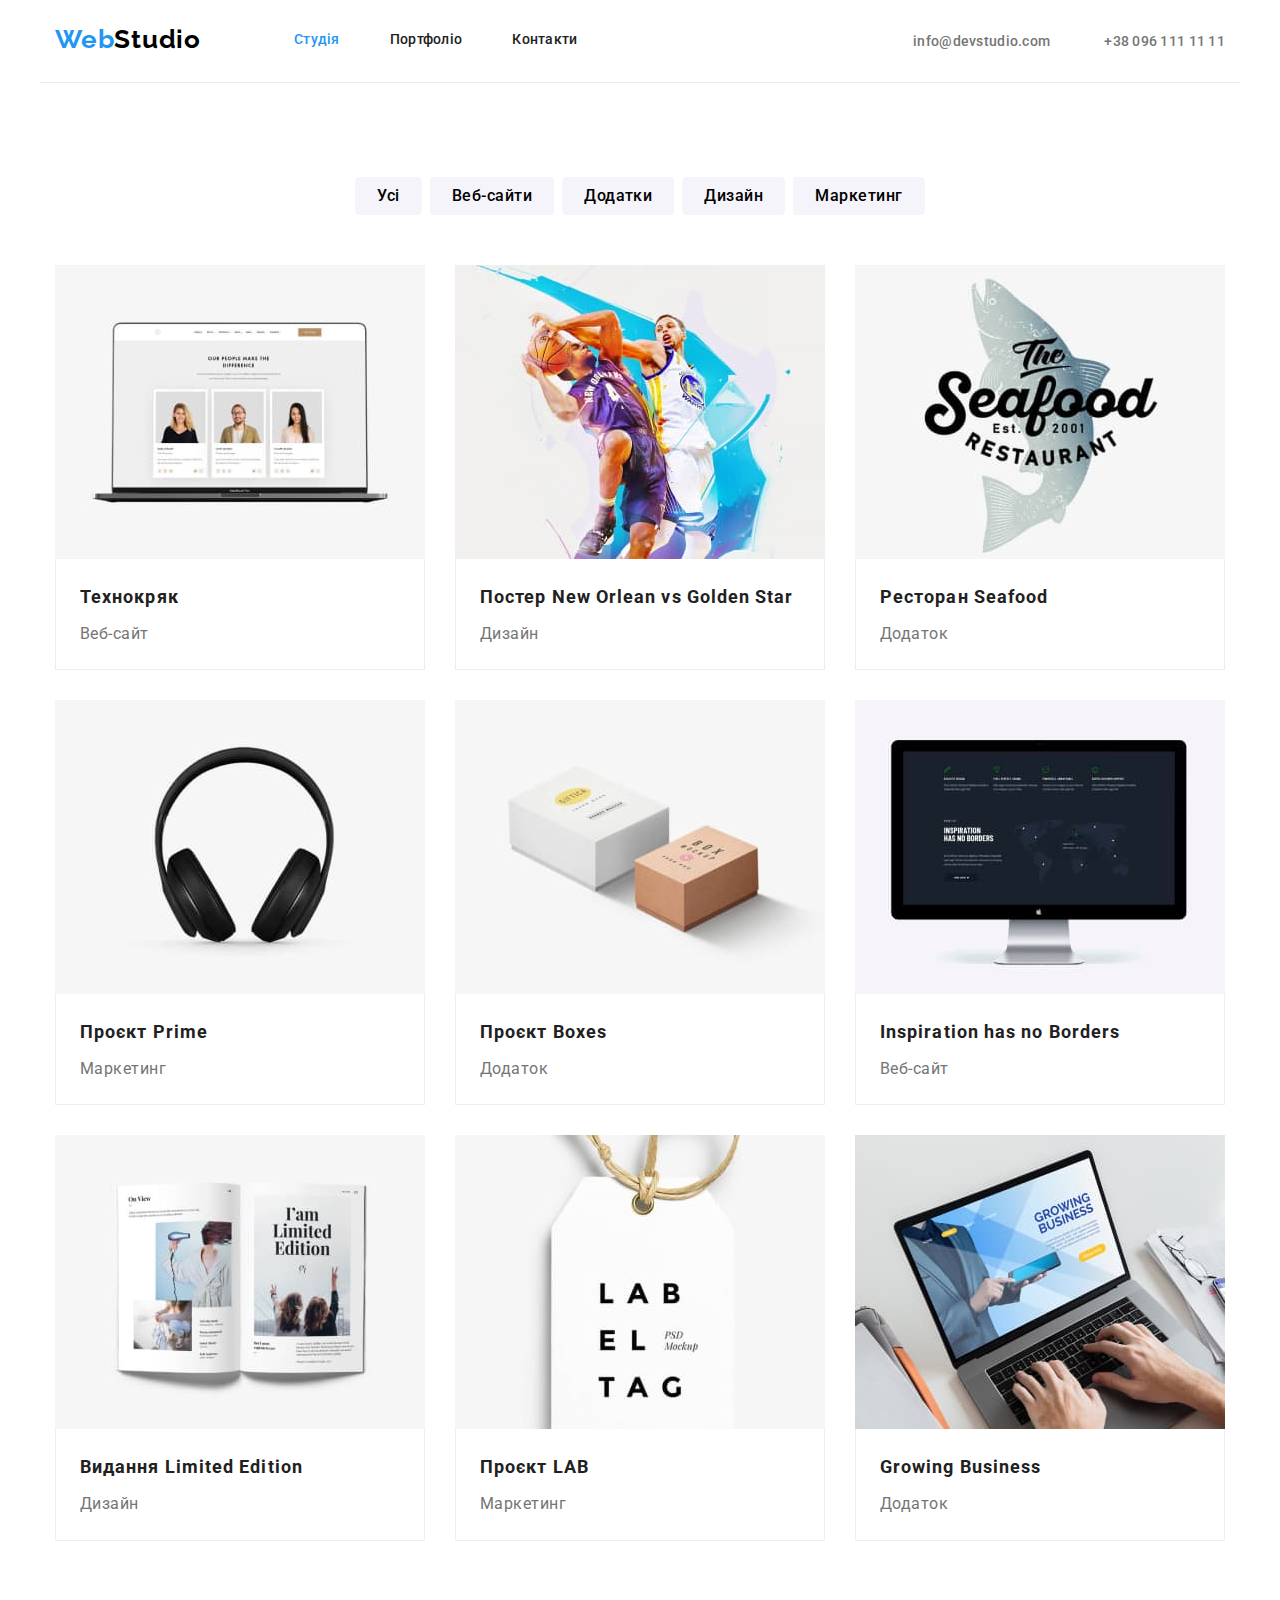
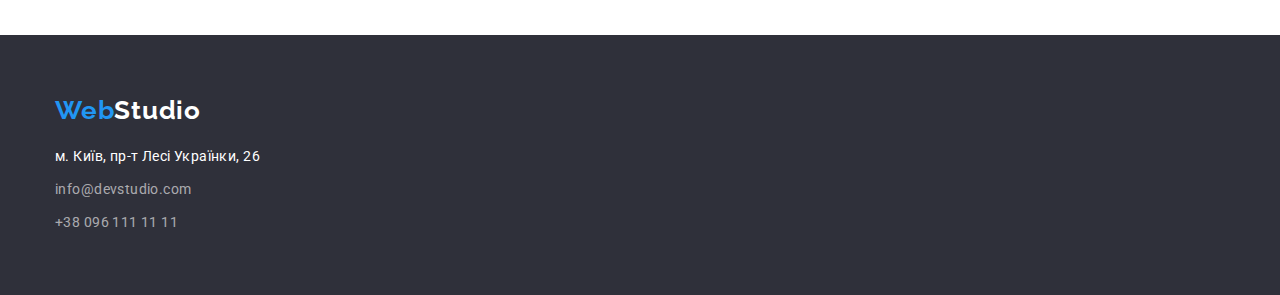
==== portfolio.html @ 1e69f740 "Копирование" ====
<!DOCTYPE html>
<html lang="uk">
<head>
    <meta charset="UTF-8">
    <meta http-equiv="X-UA-Compatible" content="IE=edge">
    <meta name="viewport" content="width=device-width, initial-scale=1.0">
    <title>WebStudio</title>
    <link rel="preconnect" href="https://fonts.googleapis.com">
    <link rel="preconnect" href="https://fonts.gstatic.com" crossorigin>
    <link href="https://fonts.googleapis.com/css2?family=Raleway:wght@700&family=Roboto:wght@400;500;700;900&display=swap"
        rel="stylesheet">
    <link rel="stylesheet" href="https://cdnjs.cloudflare.com/ajax/libs/modern-normalize/1.1.0/modern-normalize.css"
        integrity="sha512-Y0MM+V6ymRKN2zStTqzQ227DWhhp4Mzdo6gnlRnuaNCbc+YN/ZH0sBCLTM4M0oSy9c9VKiCvd4Jk44aCLrNS5Q=="
        crossorigin="anonymous" referrerpolicy="no-referrer" >
    <link rel="stylesheet" href="./css/styles.css">
</head>
<body>
    <header>
        <div class="container header-box">
            <a href="./" class="style-logo"><span class="style-logo-add">Web</span>Studio</a>
            <nav>
                <ul class="list-navigation">
                    <li class="list-navigation-item">
                        <a href="./" class="navigation-item"><span class="activ-pages">Студія</span></a>
                    </li>
                    <li class="list-navigation-item">
                        <a href="./portfolio.html" class="navigation-item">Портфоліо</a>
                    </li>
                    <li class="list-navigation-item">
                        <a href="#" class="navigation-item">Контакти</a>
                    </li>
                </ul>
            </nav>
            <div class="container-contacts">
                <a href="mailto:info@devstudio.com" class="contacts">info@devstudio.com</a>
                <a href="tel:+380961111111" class="contacts">+38 096 111 11 11</a>
            </div>
        </div>
    </header>
    <main>
        <section class="section">
            <div class="container">
                <ul class="projects-filter">
                    <li>
                        <button type="button" class="projects-filter-item">Усі</button>
                    </li>
                    <li>
                        <button type="button" class="projects-filter-item">Веб-сайти</button>
                    </li>
                    <li>
                        <button type="button" class="projects-filter-item">Додатки</button>
                    </li>
                    <li>
                        <button type="button" class="projects-filter-item">Дизайн</button>
                    </li>
                    <li>
                        <button type="button" class="projects-filter-item">Маркетинг</button>
                    </li>
                </ul>
                <ul class="projects-list">
                    <li class="projects-list-item">
                        <img src="./images/techcrak.jpg" alt="Зображення ноутбуку з відкритим на ньому сайтом технокряк" width="370"
                            height="294">
                        <div class="projects-list-item-interior">
                            <h3 class="project-name">Технокряк</h3>
                            <p class="project-type">Веб-сайт</p>
                        </div>
                    </li>
                    <li class="projects-list-item">
                        <img src="./images/poster-neworlean.jpg" alt="Забраження постеру New Orlean vs Golden Star" width="370"
                            height="294">
                        <div class="projects-list-item-interior">
                            <h3 class="project-name">Постер New Orlean vs Golden Star</h3>
                            <p class="project-type">Дизайн</p>
                        </div>
                    </li>
                    <li class="projects-list-item">
                        <img src="./images/restaurant-seafood.jpg" alt="Зображення логотипу ресторану Seafood" width="370" height="294">
                        <div class="projects-list-item-interior">
                            <h3 class="project-name">Ресторан Seafood</h3>
                            <p class="project-type">Додаток</p>
                        </div>
                    </li>
                    <li class="projects-list-item">
                        <img src="./images/project-prime.jpg" alt="Зображення навушників" width="370" height="294">
                        <div class="projects-list-item-interior">
                            <h3 class="project-name">Проєкт Prime</h3>
                            <p class="project-type">Маркетинг</p>
                        </div>
                    </li>
                    <li class="projects-list-item">
                        <img src="./images/project-boxes.jpg" alt="Зображення логотипу додатку проєкту Boxes" width="370" height="294">
                        <div class="projects-list-item-interior">
                            <h3 class="project-name">Проєкт Boxes</h3>
                            <p class="project-type">Додаток</p>
                        </div>
                    </li>
                    <li class="projects-list-item">
                        <img src="./images/borders.jpg"
                            alt="Зображення компьютера з відкритим на ньому сайтом Inspiration has no Borders" width="370" height="294">
                        <div class="projects-list-item-interior">
                            <h3 class="project-name">Inspiration has no Borders</h3>
                            <p class="project-type">Веб-сайт</p>
                        </div>
                    </li>
                    <li class="projects-list-item">
                        <img src="./images/limited-edition.jpg" alt="Зоюраження книги Limited Edition" width="370" height="294">
                        <div class="projects-list-item-interior">
                            <h3 class="project-name">Видання Limited Edition</h3>
                            <p class="project-type">Дизайн</p>
                        </div>
                    </li>
                    <li class="projects-list-item">
                        <img src="./images/project-lab.jpg" alt="Зображення логотипу проєкту LAB" width="370" height="294">
                        <div class="projects-list-item-interior">
                            <h3 class="project-name">Проєкт LAB</h3>
                            <p class="project-type">Маркетинг</p>
                        </div>
                    </li>
                    <li class="projects-list-item">
                        <img src="./images/growing-business.jpg" alt="Зображення промо Growing Business" width="370" height="294">
                        <div class="projects-list-item-interior">
                            <h3 class="project-name">Growing Business</h3>
                            <p class="project-type">Додаток</p>
                        </div>
                    </li>
                </ul>
            </div>
        </section>
    </main>
    <footer class="footer-style">
        <div class="container">
            <a href="./" class="style-logo-footer"><span class="style-logo-add">Web</span>Studio</a>
            <address>
                <p class="physical-address">м. Київ, пр-т Лесі Українки, 26</p>
                <a href="mailto:info@devstudio.com" class="contacts-footer">info@devstudio.com</a>
                <a href="tel:+380961111111" class="contacts-footer">+38 096 111 11 11</a>
            </address>
        </div>
    </footer>
</body>
</html>
---- css/styles.css ----
:root {
    --brand-color-bcg: #2F303A;
    --brand-color: #2196F3;
    --brand-color-text: #757575;
}

body {
    font-family: 'roboto', sans-serif;
    color: #212121;
    background: #FFFFFF;
}

ul, h1, h2, h3, p {
    margin: 0;
    padding: 0px;
}

img {
    display: block;
}

.container {
    max-width: 1200px;
    margin: 0px auto;
    padding: 0px 15px;
}

.header-box {
    display: flex;
    border-bottom: 1px solid #ECECEC;
}

.section {
    padding: 94px 0px;
}

.style-logo {
    font-family: 'Raleway';
    font-style: normal;
    text-decoration: none;
    font-weight: 700;
    font-size: 26px;
    line-height: 1.19;
    letter-spacing: 0.03em;
    color: #000000;
    padding-top: 24px;
    padding-bottom: 25px;
    margin-right: 93px;
}

.style-logo-footer {
    font-family: 'Raleway';
    font-style: normal;
    text-decoration: none;
    font-weight: 700;
    font-size: 26px;
    line-height: 1.19;
    letter-spacing: 0.03em;
    color: #fff;
    display: block;
    margin-bottom: 20px;
}

.style-logo-add {
    color: var(--brand-color)
}

.list-navigation {
    display: flex;
    list-style-type: none;
    font-weight: 500;
    font-size: 14px;
    line-height: 1.14;
    letter-spacing: 0.02em;
}

.list-navigation-item:not(:last-child) {
    margin-right: 50px;
}

.activ-pages {
    color: var(--brand-color);
}

.navigation-item {
    text-decoration: none;
    color: inherit;
    display: block;
    padding: 32px 0px;
}

.navigation-item:visited {
    color: inherit;
}

.navigation-item:hover {
    color: var(--brand-color)
}

.navigation-item:focus {
    color: var(--brand-color)
}

.container-contacts {
    margin-left: auto;
    padding: 32px 0px;
}

.contacts {
    font-weight: 500;
    font-size: 14px;
    line-height: 1.14;
    letter-spacing: 0.02em;
    color: var(--brand-color-text);
    text-decoration: none;
}

.contacts:not(:last-child) {
    margin-right: 50px;
}

.contacts:hover {
    color: var(--brand-color);
}

.contacts:focus {
    color: var(--brand-color);
}

.hero-section {
    background-color: var(--brand-color-bcg);
    padding: 200px 0px;
}

.tagline {
    max-width: 696px;
    font-weight: 900;
    font-size: 44px;
    line-height: 1.36;
    text-align: center;
    letter-spacing: 0.06em;
    text-transform: uppercase;
    color: #FFFFFF;
    margin: 0 auto 30px auto;
}

.top-button {
    font-family: inherit;
    background: var(--brand-color);
    box-shadow: 0px 4px 4px rgba(0, 0, 0, 0.15);
    border: none;
    border-radius: 4px;
    cursor: pointer;
    font-weight: 700;
    font-size: 16px;
    line-height: 1.88;
    display: flex;
    align-items: center;
    text-align: center;
    letter-spacing: 0.06em;
    color: #FFFFFF;
    margin: 0px auto;
    padding: 10px 32px;
}

.top-button:hover {
    background: #188CE8;
}

.top-button:focus {
    background: #188CE8;
}

.quality-list {
    list-style-type: none;
    display: flex;
    justify-content: space-between;
    align-items: flex-start;
}

.quality-list li {
    flex-basis: 270px;
}

.quality-item {
    font-weight: 700;
    font-size: 14px;
    line-height: 1.14;
    letter-spacing: 0.03em;
    text-transform: uppercase;
    margin-bottom: 10px;
}

.quality-item-description {
    font-size: 14px;
    line-height: 1.71;
    letter-spacing: 0.03em;
    color: var(--brand-color-text);
}

.section-specializations {
    padding-top: 0px;
}

.specializations {
    font-weight: 700;
    font-size: 36px;
    line-height: 1.17;
    text-align: center;
    letter-spacing: 0.03em;
    margin-bottom: 50px;
}

.specializations-list {
    list-style-type: none;
    display: flex;
}

.specializations-list li:not(:last-child) {
    margin-right: 30px;
}

.team {
    background-color: #F5F4FA;
}

.team-caption {
    font-weight: 700;
    font-size: 36px;
    line-height: 1.17;
    text-align: center;
    letter-spacing: 0.03em;
    margin-bottom: 50px;
}

.team-list {
    list-style-type: none;
    display: flex;
}

.team-list-item {
    background: #FFFFFF;
    box-shadow: 0px 1px 3px rgba(0, 0, 0, 0.12), 0px 1px 1px rgba(0, 0, 0, 0.14), 0px 2px 1px rgba(0, 0, 0, 0.2);
    border-radius: 0px 0px 4px 4px;
    padding-bottom: 30px;
}

.team-list-item:not(:last-child) {
    margin-right: 30px;
}

.team-list-item img {
    margin-bottom: 30px;
}

.team-list-item h3 {
    margin-bottom: 10px;
}

.team-member {
    font-weight: 500;
    font-size: 16px;
    line-height: 1.19;
    text-align: center;
    letter-spacing: 0.03em;
}

.profession {
    font-size: 16px;
    line-height: 1.19;
    text-align: center;
    letter-spacing: 0.03em;
    color: var(--brand-color-text);
}

.footer-style {
    background-color: var(--brand-color-bcg);
    padding: 60px 0px;
}

.physical-address {
    font-style: normal;
    font-size: 14px;
    line-height: 1.71;
    letter-spacing: 0.03em;
    color: #FFFFFF;
    margin-bottom: 9px;
}

.contacts-footer {
    font-style: normal;
    font-size: 14px;
    line-height: 1.71;
    letter-spacing: 0.03em;
    text-decoration: none;
    color: rgba(255, 255, 255, 0.6);
    display: block;
}

.contacts-footer:not(:last-child) {
    margin-bottom: 9px;
}

.contacts-footer:hover {
    color: var(--brand-color);
}

.contacts-footer:focus {
    color: var(--brand-color);
}

.projects-filter {
    list-style-type: none;
    display: flex;
    justify-content: center;
    margin-bottom: 50px;
}

.projects-filter li:not(:last-child) {
    margin-right: 8px;
}

.projects-filter-item {
    font-family: inherit;
    background: #F5F4FA;
    border-radius: 4px;
    font-weight: 500;
    font-size: 16px;
    line-height: 1.62;
    text-align: center;
    letter-spacing: 0.03em;
    cursor: pointer;
    border: none;
    padding: 6px 22px;
}

.projects-filter-item:hover {
    background: #2196F3;
    box-shadow: 0px 3px 1px rgba(0, 0, 0, 0.1), 0px 1px 2px rgba(0, 0, 0, 0.08), 0px 2px 2px rgba(0, 0, 0, 0.12);
    border-radius: 4px;
    padding: 6px 25px;
}

.projects-filter-item:focus {
    background: #2196F3;
    box-shadow: 0px 3px 1px rgba(0, 0, 0, 0.1), 0px 1px 2px rgba(0, 0, 0, 0.08), 0px 2px 2px rgba(0, 0, 0, 0.12);
    border-radius: 4px;
    padding: 6px 25px;
}

.projects-list {
    list-style-type: none;
    display: flex;
    flex-wrap: wrap;
    gap: 30px;
}

.projects-list-item {
    background: #FFFFFF;
    flex-basis: calc((100% - 60px) / 3);
}

.projects-list-item-interior {
    border-right: 1px solid #EEEEEE;
    border-left: 1px solid #EEEEEE;
    border-bottom: 1px solid #EEEEEE;
    padding: 20px 24px;
}

.project-name {
    font-weight: 700;
    font-size: 18px;
    line-height: 2;
    letter-spacing: 0.06em;
    margin-bottom: 4px;
}

.project-type {
    font-size: 16px;
    line-height: 1.88;
    letter-spacing: 0.03em;
    color: var(--brand-color-text)
}
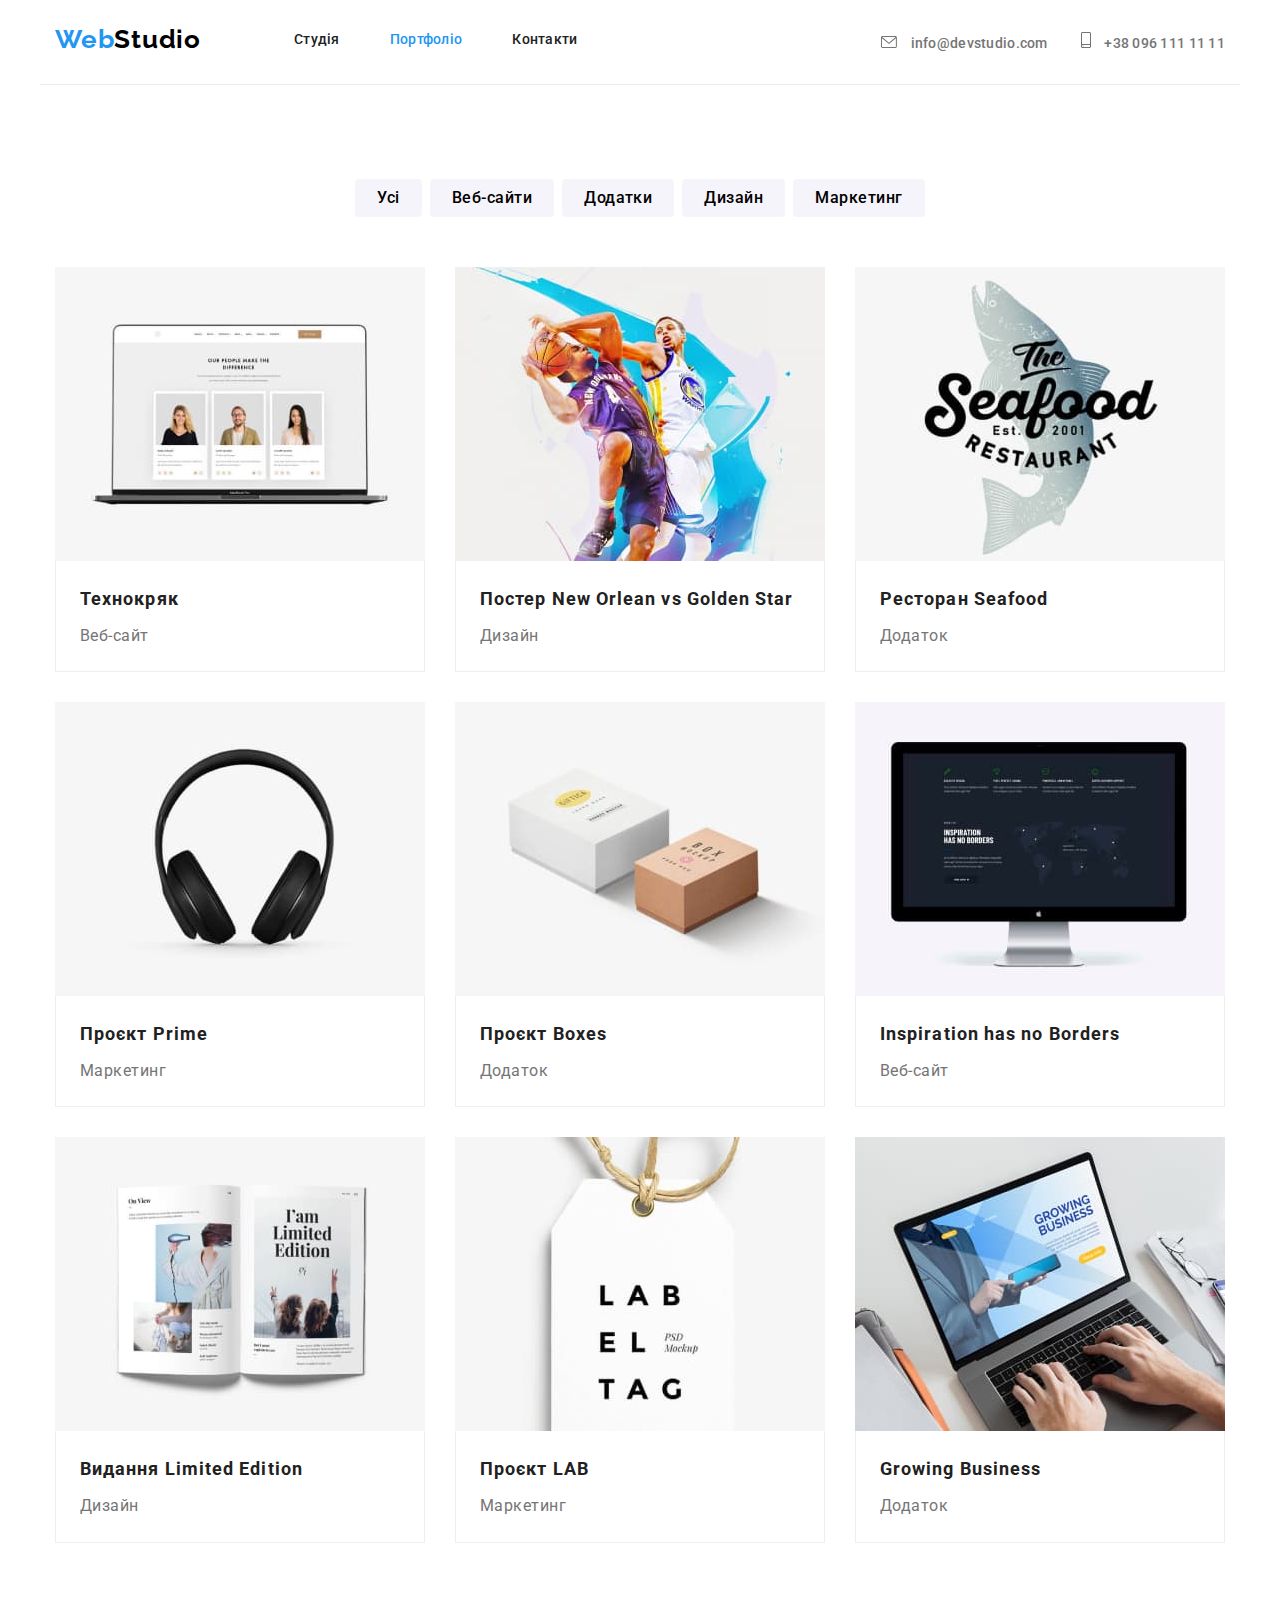
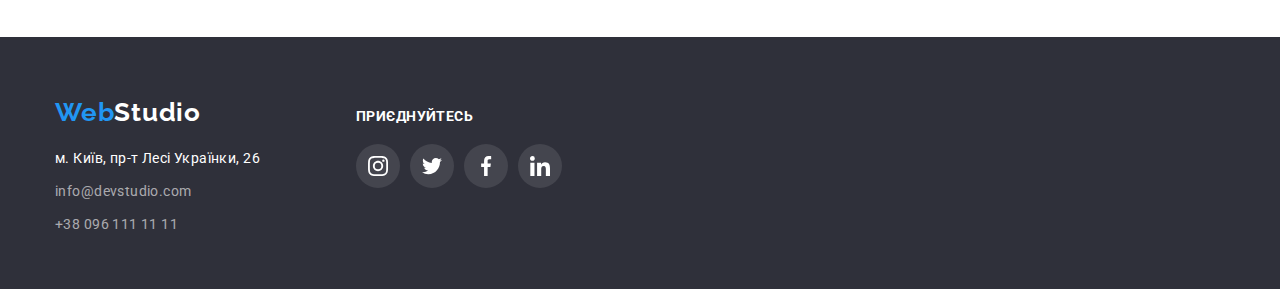
==== commit 2ca3d979: "Хедер и футер портфолио" ====
--- a/portfolio.html
+++ b/portfolio.html
@@ -21,10 +21,10 @@
             <nav>
                 <ul class="list-navigation">
                     <li class="list-navigation-item">
-                        <a href="./" class="navigation-item"><span class="activ-pages">Студія</span></a>
+                        <a href="./" class="navigation-item">Студія</a>
                     </li>
                     <li class="list-navigation-item">
-                        <a href="./portfolio.html" class="navigation-item">Портфоліо</a>
+                        <a href="./portfolio.html" class="navigation-item"><span class="activ-pages">Портфоліо</span></a>
                     </li>
                     <li class="list-navigation-item">
                         <a href="#" class="navigation-item">Контакти</a>
@@ -32,8 +32,18 @@
                 </ul>
             </nav>
             <div class="container-contacts">
-                <a href="mailto:info@devstudio.com" class="contacts">info@devstudio.com</a>
-                <a href="tel:+380961111111" class="contacts">+38 096 111 11 11</a>
+                <a href="mailto:info@devstudio.com" class="contacts">
+                    <svg class="mail-icon" width="16" height="12">
+                        <use href="./images/icons.svg#icon-e-mail"></use>
+                    </svg>
+                    info@devstudio.com
+                </a>
+                <a href="tel:+380961111111" class="contacts">
+                    <svg class="tel-icon" width="10" height="16">
+                        <use href="./images/icons.svg#icon-smartphone"></use>
+                    </svg>
+                    +38 096 111 11 11
+                </a>
             </div>
         </div>
     </header>
@@ -130,12 +140,49 @@
     </main>
     <footer class="footer-style">
         <div class="container">
-            <a href="./" class="style-logo-footer"><span class="style-logo-add">Web</span>Studio</a>
-            <address>
-                <p class="physical-address">м. Київ, пр-т Лесі Українки, 26</p>
-                <a href="mailto:info@devstudio.com" class="contacts-footer">info@devstudio.com</a>
-                <a href="tel:+380961111111" class="contacts-footer">+38 096 111 11 11</a>
-            </address>
+            <div class="footer-conteiner">
+                <div class="container-physadress">
+                    <a href="./" class="style-logo-footer"><span class="style-logo-add">Web</span>Studio</a>
+                    <address>
+                        <p class="physical-address">м. Київ, пр-т Лесі Українки, 26</p>
+                        <a href="mailto:info@devstudio.com" class="contacts-footer">info@devstudio.com</a>
+                        <a href="tel:+380961111111" class="contacts-footer">+38 096 111 11 11</a>
+                    </address>
+                </div>
+                <div class="conteiner-links">
+                    <h3 class="invitation">Приєднуйтесь</h3>
+                    <ul class="footer-linklist">
+                        <li class="footer-linklist-item">
+                            <a class="footer-linklist-link" href="#">
+                                <svg class="footer-linklist-icon" width="20" height="20">
+                                    <use href="./images/icons.svg#icon-instagram"></use>
+                                </svg>
+                            </a>
+                        </li>
+                        <li class="footer-linklist-item">
+                            <a class="footer-linklist-link" href="#">
+                                <svg class="footer-linklist-icon" width="20" height="20">
+                                    <use href="./images/icons.svg#icon-twitter"></use>
+                                </svg>
+                            </a>
+                        </li>
+                        <li class="footer-linklist-item">
+                            <a class="footer-linklist-link" href="#">
+                                <svg class="footer-linklist-icon" width="20" height="20">
+                                    <use href="./images/icons.svg#icon-facebook"></use>
+                                </svg>
+                            </a>
+                        </li>
+                        <li class="footer-linklist-item">
+                            <a class="footer-linklist-link" href="#">
+                                <svg class="footer-linklist-icon" width="20" height="20">
+                                    <use href="./images/icons.svg#icon-linkedin"></use>
+                                </svg>
+                            </a>
+                        </li>
+                    </ul>
+                </div>
+            </div>
         </div>
     </footer>
 </body>
--- a/css/styles.css
+++ b/css/styles.css
@@ -116,7 +116,13 @@
 }
 
 .contacts:not(:last-child) {
-    margin-right: 50px;
+    margin-right: 30px;
+}
+
+.mail-icon,
+.tel-icon {
+    margin-right: 10px;
+    fill: currentColor;
 }
 
 .contacts:hover {
@@ -129,6 +135,9 @@
 
 .hero-section {
     background-color: var(--brand-color-bcg);
+    background-image: linear-gradient(rgba(47, 48, 58, 0.4), rgba(47, 48, 58, 0.4)), url('../images/bcgimg.jpg');
+    background-repeat: no-repeat;
+    background-position: center;
     padding: 200px 0px;
 }
 
@@ -182,6 +191,12 @@
     flex-basis: 270px;
 }
 
+.quality-conteiner-icon {
+    padding: 25px 100px;
+    margin-bottom: 30px;
+    background: #F5F4FA;
+}
+
 .quality-item {
     font-weight: 700;
     font-size: 14px;
@@ -266,11 +281,97 @@
 }
 
 .profession {
+    margin-bottom: 16px;
     font-size: 16px;
     line-height: 1.19;
     text-align: center;
     letter-spacing: 0.03em;
     color: var(--brand-color-text);
+}
+
+.team-linklist {
+    list-style-type: none;
+    display: flex;
+    justify-content: center;
+    gap: 10px;
+}
+
+.team-linklist-item {
+    width: 44px;
+    height: 44px;
+    display: flex;
+    justify-content: center;
+    align-items: center;
+}
+
+.team-linklist-link {
+    width: 100%;
+    height: 100%;
+    display: flex;
+    justify-content: center;
+    align-items: center;
+    border-radius: 50% 50%;
+    color: #AFB1B8;
+}
+
+.team-linklist-icon {
+    fill: currentColor;
+}
+
+.team-linklist-link:hover {
+    background-color: var(--brand-color);
+    color: #fff;
+}
+
+.team-linklist-link:focus {
+    background-color: var(--brand-color);
+    color: #fff;
+}
+
+.top-clients {
+    font-weight: 700;
+    font-size: 36px;
+    line-height: 1.17;
+    text-align: center;
+    letter-spacing: 0.03em;
+    margin-bottom: 50px;
+}
+
+.clients-list {
+    list-style-type: none;
+    display: flex;
+    justify-content: center;
+    gap: 30px;
+}
+
+.clients-item {
+    width: 170px;
+    height: 92px;
+}
+
+.client-link {
+    width: 100%;
+    height: 100%;
+    display: flex;
+    justify-content: center;
+    align-items: center;
+    border: 1px solid #AFB1B8;
+    border-radius: 4px;
+    color: #AFB1B8;
+}
+
+.client-icon {
+    fill: currentColor;
+}
+
+.client-link:hover {
+    border-color: var(--brand-color);
+    color: var(--brand-color)
+}
+
+.client-link:focus {
+    border-color: var(--brand-color);
+    color: var(--brand-color)
 }
 
 .footer-style {
@@ -278,6 +379,17 @@
     padding: 60px 0px;
 }
 
+.footer-conteiner {
+    display: flex;
+    align-items: baseline;
+    gap: 70px;
+}
+
+.container-physadress {
+    width: 231px;
+    height: 132px;
+}
+
 .physical-address {
     font-style: normal;
     font-size: 14px;
@@ -308,6 +420,57 @@
 .contacts-footer:focus {
     color: var(--brand-color);
 }
+
+.invitation {
+    font-weight: 700;
+    font-size: 14px;
+    line-height: 1.14;
+    letter-spacing: 0.03em;
+    text-transform: uppercase;
+    color: #FFFFFF;
+    margin-bottom: 20px;
+}
+
+.footer-linklist {
+    list-style-type: none;
+    display: flex;
+    justify-content: center;
+    gap: 10px;
+}
+
+.footer-linklist-item {
+    width: 44px;
+    height: 44px;
+    display: flex;
+    justify-content: center;
+    align-items: center;
+}
+
+.footer-linklist-link {
+    width: 100%;
+    height: 100%;
+    display: flex;
+    justify-content: center;
+    align-items: center;
+    background-color: rgba(255, 255, 255, 0.1);
+    border-radius: 50% 50%;
+    color: #FFFFFF;
+}
+
+.footer-linklist-icon {
+    fill: currentColor;
+}
+
+.footer-linklist-link:hover {
+    background-color: var(--brand-color);
+}
+
+.footer-linklist-link:focus {
+    background-color: var(--brand-color);
+}
+
+
+/* Портфолио */
 
 .projects-filter {
     list-style-type: none;
